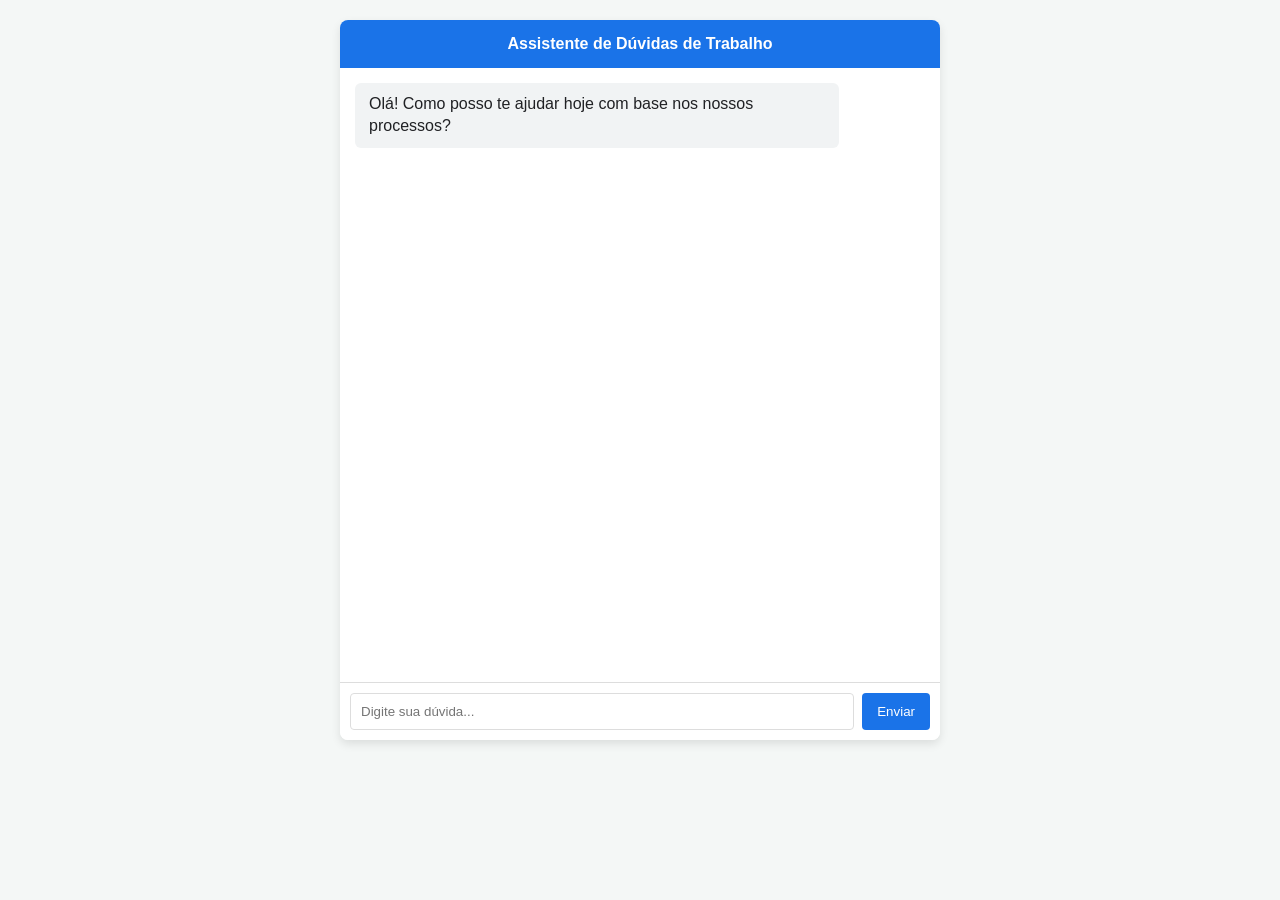
==== assistente/index.html @ 3577f5f0 "Create index.html" ====
<!DOCTYPE html>
<html lang="pt-BR">
<head>
    <meta charset="UTF-8">
    <meta name="viewport" content="width=device-width, initial-scale=1.0">
    <title>Assistente Câmara Fria</title>
    <style>
        body { font-family: Arial, sans-serif; background: #f4f7f6; margin: 0; padding: 20px; display: flex; justify-content: center; }
        .chat-container { width: 100%; max-width: 600px; background: white; border-radius: 8px; box-shadow: 0 4px 10px rgba(0,0,0,0.1); display: flex; flex-direction: column; height: 80vh; overflow: hidden; }
        .chat-header { background: #1a73e8; color: white; padding: 15px; text-align: center; font-weight: bold; }
        .chat-messages { flex: 1; padding: 15px; overflow-y: auto; display: flex; flex-direction: column; gap: 10px; }
        .message { padding: 10px 14px; border-radius: 6px; max-width: 80%; line-height: 1.4; }
        .user { background: #e3f2fd; align-self: flex-end; color: #0d47a1; }
        .bot { background: #f1f3f4; align-self: flex-start; color: #202124; }
        .chat-input { display: flex; border-top: 1px solid #ddd; padding: 10px; background: #fff; }
        .chat-input input { flex: 1; padding: 10px; border: 1px solid #ddd; border-radius: 4px; outline: none; }
        .chat-input button { background: #1a73e8; color: white; border: none; padding: 10px 15px; margin-left: 8px; border-radius: 4px; cursor: pointer; }
        .chat-input button:hover { background: #1557b0; }
    </style>
</head>
<body>

<div class="chat-container">
    <div class="chat-header">Assistente de Dúvidas de Trabalho</div>
    <div id="messages" class="chat-messages">
        <div class="message bot">Olá! Como posso te ajudar hoje com base nos nossos processos?</div>
    </div>
    <div class="chat-input">
        <input type="text" id="userInput" placeholder="Digite sua dúvida..." onkeypress="handleKeyPress(event)">
        <button onclick="sendMessage()">Enviar</button>
    </div>
</div>

<script>
    // SUA CHAVE DA API DO GOOGLE AI STUDIO (Cole entre as aspas)
    const apiKey = "SUA_CHAVE_DE_API_AQUI"; 

    // COLE AQUI O CONTEÚDO DO SEU JSON OU INSTRUÇÕES DO SISTEMA
    const systemInstruction = "Você é um assistente de suporte de trabalho. Responda às dúvidas de forma clara e direta.";

    async function sendMessage() {
        const inputField = document.getElementById("userInput");
        const messageText = inputField.value.trim();
        if (!messageText) return;

        const messagesContainer = document.getElementById("messages");
        
        // Exibe mensagem do usuário
        messagesContainer.innerHTML += `<div class="message user">${messageText}</div>`;
        inputField.value = "";
        messagesContainer.scrollTop = messagesContainer.scrollHeight;

        // Exibe mensagem temporária de "carregando"
        const loadingId = "loading-" + Date.now();
        messagesContainer.innerHTML += `<div id="${loadingId}" class="message bot">Pensando...</div>`;
        messagesContainer.scrollTop = messagesContainer.scrollHeight;

        try {
            // Chamada direta para a API do Gemini (Modelo Flash)
            const response = await fetch(`https://generativelanguage.googleapis.com/v1beta/models/gemini-2.5-flash:generateContent?key=${apiKey}`, {
                method: "POST",
                headers: { "Content-Type": "application/json" },
                body: JSON.stringify({
                    contents: [
                        { role: "user", parts: [{ text: `${systemInstruction}\n\nPergunta do usuário: ${messageText}` }] }
                    ]
                })
            });

            const data = await response.json();
            const botReply = data.candidates?.[0]?.content?.parts?.[0]?.text || "Desculpe, ocorreu um erro ao processar sua resposta.";

            // Remove o "Pensando..." e coloca a resposta real
            document.getElementById(loadingId).remove();
            messagesContainer.innerHTML += `<div class="message bot">${botReply.replace(/\n/g, '<br>')}</div>`;
        } catch (error) {
            document.getElementById(loadingId).remove();
            messagesContainer.innerHTML += `<div class="message bot">Erro de conexão com o servidor.</div>`;
        }

        messagesContainer.scrollTop = messagesContainer.scrollHeight;
    }

    function handleKeyPress(event) {
        if (event.key === "Enter") {
            sendMessage();
        }
    }
</script>

</body>
</html>
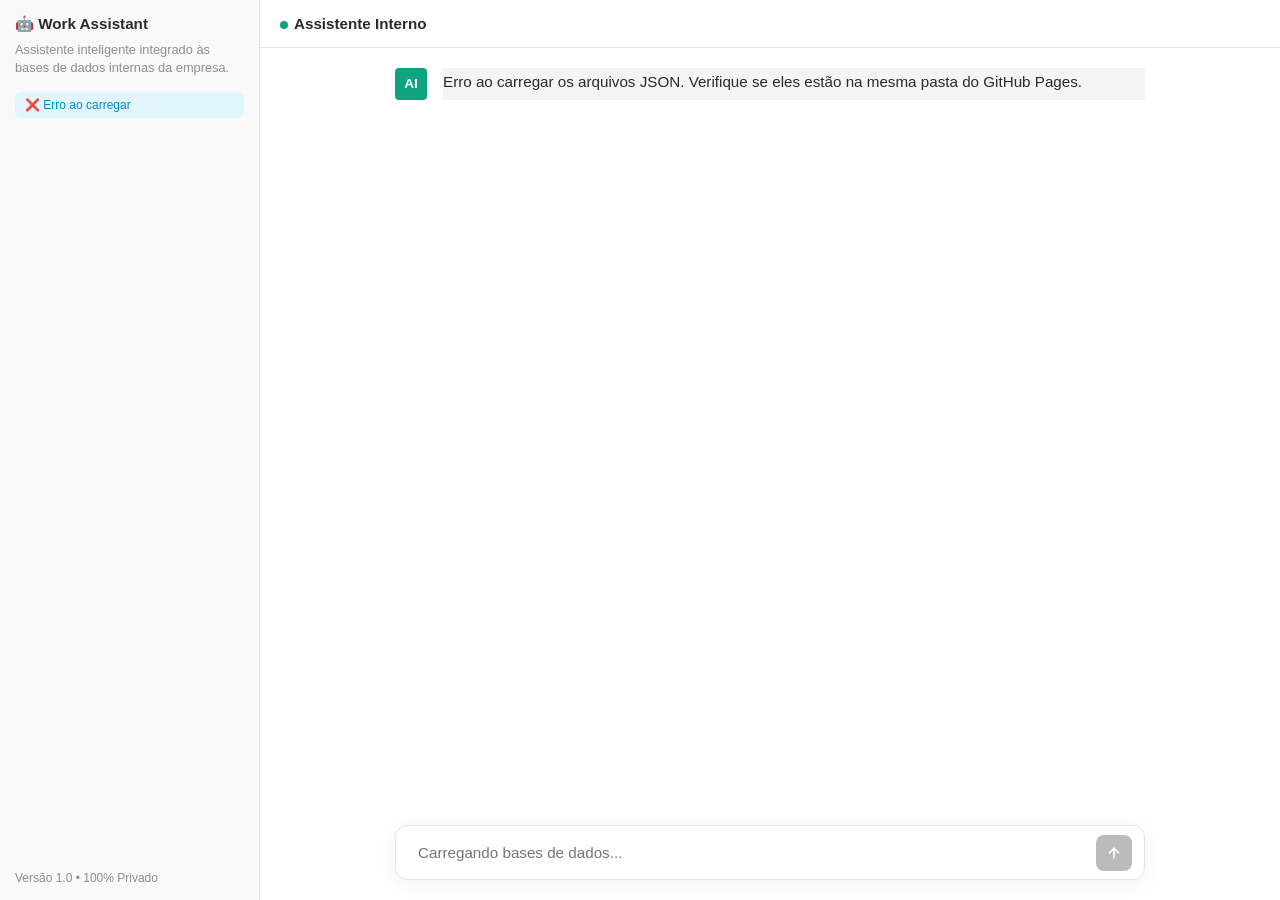
==== commit d784f7f4: "Update index.html" ====
--- a/assistente/index.html
+++ b/assistente/index.html
@@ -3,40 +3,160 @@
 <head>
     <meta charset="UTF-8">
     <meta name="viewport" content="width=device-width, initial-scale=1.0">
-    <title>Assistente Câmara Fria</title>
+    <title>Assistente IA - Trabalho</title>
     <style>
-        body { font-family: Arial, sans-serif; background: #f4f7f6; margin: 0; padding: 20px; display: flex; justify-content: center; }
-        .chat-container { width: 100%; max-width: 600px; background: white; border-radius: 8px; box-shadow: 0 4px 10px rgba(0,0,0,0.1); display: flex; flex-direction: column; height: 80vh; overflow: hidden; }
-        .chat-header { background: #1a73e8; color: white; padding: 15px; text-align: center; font-weight: bold; }
-        .chat-messages { flex: 1; padding: 15px; overflow-y: auto; display: flex; flex-direction: column; gap: 10px; }
-        .message { padding: 10px 14px; border-radius: 6px; max-width: 80%; line-height: 1.4; }
-        .user { background: #e3f2fd; align-self: flex-end; color: #0d47a1; }
-        .bot { background: #f1f3f4; align-self: flex-start; color: #202124; }
-        .chat-input { display: flex; border-top: 1px solid #ddd; padding: 10px; background: #fff; }
-        .chat-input input { flex: 1; padding: 10px; border: 1px solid #ddd; border-radius: 4px; outline: none; }
-        .chat-input button { background: #1a73e8; color: white; border: none; padding: 10px 15px; margin-left: 8px; border-radius: 4px; cursor: pointer; }
-        .chat-input button:hover { background: #1557b0; }
+        :root {
+            --bg-main: #ffffff;
+            --bg-sidebar: #f9f9f9;
+            --text-main: #2b2b2b;
+            --text-muted: #8e8e8e;
+            --border-color: #e5e5e5;
+            --bot-bubble: #f4f4f4;
+            --user-bubble: #10a37f;
+            --primary-color: #10a37f;
+        }
+
+        * { box-sizing: border-box; margin: 0; padding: 0; }
+        body { font-family: -apple-system, BlinkMacSystemFont, "Segoe UI", Roboto, Helvetica, Arial, sans-serif; background: var(--bg-main); color: var(--text-main); height: 100vh; display: flex; overflow: hidden; }
+
+        /* Sidebar estilo GPT */
+        .sidebar { width: 260px; background: var(--bg-sidebar); border-right: 1px solid var(--border-color); display: flex; flex-direction: column; padding: 15px; justify-content: space-between; }
+        .sidebar-top h2 { font-size: 0.95rem; font-weight: 600; color: var(--text-main); margin-bottom: 8px; }
+        .sidebar-top p { font-size: 0.8rem; color: var(--text-muted); line-height: 1.4; }
+        .status-badge { font-size: 0.75rem; background: #e1f5fe; color: #0288d1; padding: 6px 10px; border-radius: 6px; margin-top: 15px; font-weight: 500; }
+
+        /* Área principal do Chat */
+        .chat-area { flex: 1; display: flex; flex-direction: column; height: 100vh; background: var(--bg-main); position: relative; }
+        
+        .chat-header { padding: 15px 20px; border-bottom: 1px solid var(--border-color); font-size: 0.95rem; font-weight: 600; color: var(--text-main); display: flex; align-items: center; gap: 8px; }
+        .chat-header span::before { content: ""; display: inline-block; width: 8px; height: 8px; background: var(--primary-color); border-radius: 50%; margin-right: 6px; }
+
+        .chat-messages { flex: 1; overflow-y: auto; padding: 20px; display: flex; flex-direction: column; gap: 24px; align-items: center; }
+        
+        .message-wrapper { width: 100%; max-width: 750px; display: flex; gap: 16px; font-size: 0.95rem; line-height: 1.6; }
+        .message-wrapper.user { justify-content: flex-end; }
+        
+        .avatar { width: 32px; height: 32px; border-radius: 4px; display: flex; align-items: center; justify-content: center; font-weight: bold; font-size: 0.85rem; flex-shrink: 0; }
+        .bot .avatar { background: var(--primary-color); color: white; }
+        .user .avatar { background: #5436da; color: white; order: 2; }
+
+        .message-content { background: var(--bot-bubble); padding: 2px 0; color: var(--text-main); flex: 1; max-width: calc(100% - 48px); word-break: break-word; }
+        .user .message-content { background: transparent; text-align: right; order: 1; }
+
+        /* Caixa de input inferior */
+        .chat-input-container { padding: 20px; display: flex; justify-content: center; background: linear-gradient(180deg, rgba(255,255,255,0) 0%, rgba(255,255,255,1) 50%); }
+        .input-box { width: 100%; max-width: 750px; border: 1px solid var(--border-color); border-radius: 12px; background: #fff; box-shadow: 0 4px 20px rgba(0,0,0,0.05); display: flex; align-items: center; padding: 8px 12px; transition: border-color 0.2s; }
+        .input-box:focus-within { border-color: var(--primary-color); }
+        
+        .input-box input { flex: 1; border: none; outline: none; padding: 10px; font-size: 0.95rem; background: transparent; }
+        .input-box button { background: var(--text-muted); color: white; border: none; width: 36px; height: 36px; border-radius: 8px; cursor: pointer; display: flex; align-items: center; justify-content: center; transition: background 0.2s; }
+        .input-box button.active { background: var(--primary-color); }
+        .input-box button:disabled { cursor: not-allowed; opacity: 0.6; }
+
+        /* Responsivo para celulares */
+        @media (max-width: 768px) {
+            .sidebar { display: none; }
+        }
     </style>
 </head>
 <body>
 
-<div class="chat-container">
-    <div class="chat-header">Assistente de Dúvidas de Trabalho</div>
-    <div id="messages" class="chat-messages">
-        <div class="message bot">Olá! Como posso te ajudar hoje com base nos nossos processos?</div>
+    <!-- Sidebar Lateral -->
+    <div class="sidebar">
+        <div class="sidebar-top">
+            <h2>🤖 Work Assistant</h2>
+            <p>Assistente inteligente integrado às bases de dados internas da empresa.</p>
+            <div id="status-badge" class="status-badge">Carregando bases...</div>
+        </div>
+        <div style="font-size: 0.75rem; color: var(--text-muted);">
+            Versão 1.0 • 100% Privado
+        </div>
     </div>
-    <div class="chat-input">
-        <input type="text" id="userInput" placeholder="Digite sua dúvida..." onkeypress="handleKeyPress(event)">
-        <button onclick="sendMessage()">Enviar</button>
+
+    <!-- Área Principal -->
+    <div class="chat-area">
+        <div class="chat-header">
+            <span>Assistente Interno</span>
+        </div>
+
+        <div id="messages" class="chat-messages">
+            <div class="message-wrapper bot">
+                <div class="avatar">AI</div>
+                <div class="message-content">Carregando os arquivos de configuração... Aguarde um instante.</div>
+            </div>
+        </div>
+
+        <div class="chat-input-container">
+            <div class="input-box">
+                <input type="text" id="userInput" placeholder="Carregando bases de dados..." disabled onkeypress="handleKeyPress(event)" oninput="toggleButton()">
+                <button id="sendBtn" onclick="sendMessage()" disabled>
+                    <svg width="16" height="16" viewBox="0 0 24 24" fill="none" stroke="currentColor" stroke-width="2.5" stroke-linecap="round" stroke-linejoin="round"><line x1="12" y1="19" x2="12" y2="5"></line><polyline points="5 12 12 5 19 12"></polyline></svg>
+                </button>
+            </div>
+        </div>
     </div>
-</div>
 
 <script>
-    // SUA CHAVE DA API DO GOOGLE AI STUDIO (Cole entre as aspas)
-    const apiKey = "SUA_CHAVE_DE_API_AQUI"; 
-
-    // COLE AQUI O CONTEÚDO DO SEU JSON OU INSTRUÇÕES DO SISTEMA
-    const systemInstruction = "Você é um assistente de suporte de trabalho. Responda às dúvidas de forma clara e direta.";
+    // 1. SUA CHAVE DA API DO GOOGLE AI STUDIO
+    const apiKey = "AQ.Ab8RN6K2pIsLusWGeEcWWh2dMH5lD34TkM9mCS3ExnwoeTOqwg"; 
+
+    // 2. LISTE AQUI OS SEUS ARQUIVOS JSON
+    const arquivosJson = [
+        'armazem.json',
+        'folgas.json',
+        'teste.json'
+    ];
+
+    let baseDadosUnificada = "";
+
+    async function carregarTodasBases() {
+        try {
+            const promessas = arquivosJson.map(async (arquivo) => {
+                const resposta = await fetch(arquivo);
+                if (!resposta.ok) throw new Error(`Falha ao carregar ${arquivo}`);
+                const dados = await resposta.json();
+                return `--- FONTE: ${arquivo} ---\n` + JSON.stringify(dados, null, 2);
+            });
+
+            const resultados = await Promise.all(promessas);
+            baseDadosUnificada = resultados.join("\n\n");
+
+            document.getElementById("status-badge").innerText = `● Conectado (${arquivosJson.length} arquivos)`;
+            document.getElementById("messages").innerHTML = `
+                <div class="message-wrapper bot">
+                    <div class="avatar">AI</div>
+                    <div class="message-content">Olá! Bases de dados carregadas com sucesso. Como posso te ajudar com as diretrizes de trabalho hoje?</div>
+                </div>
+            `;
+            
+            const input = document.getElementById("userInput");
+            input.disabled = false;
+            input.placeholder = "Envie uma mensagem para o assistente...";
+        } catch (erro) {
+            console.error(erro);
+            document.getElementById("status-badge").innerText = "❌ Erro ao carregar";
+            document.getElementById("messages").innerHTML = `
+                <div class="message-wrapper bot">
+                    <div class="avatar">AI</div>
+                    <div class="message-content">Erro ao carregar os arquivos JSON. Verifique se eles estão na mesma pasta do GitHub Pages.</div>
+                </div>
+            `;
+        }
+    }
+
+    carregarTodasBases();
+
+    function toggleButton() {
+        const input = document.getElementById("userInput");
+        const btn = document.getElementById("sendBtn");
+        if (input.value.trim().length > 0) {
+            btn.classList.add("active");
+            btn.disabled = false;
+        } else {
+            btn.classList.remove("active");
+            btn.disabled = true;
+        }
+    }
 
     async function sendMessage() {
         const inputField = document.getElementById("userInput");
@@ -45,18 +165,29 @@
 
         const messagesContainer = document.getElementById("messages");
         
-        // Exibe mensagem do usuário
-        messagesContainer.innerHTML += `<div class="message user">${messageText}</div>`;
+        // Adiciona mensagem do usuário
+        messagesContainer.innerHTML += `
+            <div class="message-wrapper user">
+                <div class="avatar">Você</div>
+                <div class="message-content">${escapeHtml(messageText)}</div>
+            </div>
+        `;
         inputField.value = "";
+        toggleButton();
         messagesContainer.scrollTop = messagesContainer.scrollHeight;
 
-        // Exibe mensagem temporária de "carregando"
         const loadingId = "loading-" + Date.now();
-        messagesContainer.innerHTML += `<div id="${loadingId}" class="message bot">Pensando...</div>`;
+        messagesContainer.innerHTML += `
+            <div id="${loadingId}" class="message-wrapper bot">
+                <div class="avatar">AI</div>
+                <div class="message-content" style="color: var(--text-muted);">Pensando...</div>
+            </div>
+        `;
         messagesContainer.scrollTop = messagesContainer.scrollHeight;
 
+        const systemInstruction = `Você é um assistente de suporte interno profissional. Responda estritamente com base nos dados fornecidos nos documentos abaixo:\n\n${baseDadosUnificada}`;
+
         try {
-            // Chamada direta para a API do Gemini (Modelo Flash)
             const response = await fetch(`https://generativelanguage.googleapis.com/v1beta/models/gemini-2.5-flash:generateContent?key=${apiKey}`, {
                 method: "POST",
                 headers: { "Content-Type": "application/json" },
@@ -68,23 +199,40 @@
             });
 
             const data = await response.json();
-            const botReply = data.candidates?.[0]?.content?.parts?.[0]?.text || "Desculpe, ocorreu um erro ao processar sua resposta.";
-
-            // Remove o "Pensando..." e coloca a resposta real
+            const botReply = data.candidates?.[0]?.content?.parts?.[0]?.text || "Desculpe, ocorreu um erro.";
+
             document.getElementById(loadingId).remove();
-            messagesContainer.innerHTML += `<div class="message bot">${botReply.replace(/\n/g, '<br>')}</div>`;
+            messagesContainer.innerHTML += `
+                <div class="message-wrapper bot">
+                    <div class="avatar">AI</div>
+                    <div class="message-content">${formatarMarkdown(botReply)}</div>
+                </div>
+            `;
         } catch (error) {
             document.getElementById(loadingId).remove();
-            messagesContainer.innerHTML += `<div class="message bot">Erro de conexão com o servidor.</div>`;
+            messagesContainer.innerHTML += `
+                <div class="message-wrapper bot">
+                    <div class="avatar">AI</div>
+                    <div class="message-content">Erro de conexão com o servidor.</div>
+                </div>
+            `;
         }
 
         messagesContainer.scrollTop = messagesContainer.scrollHeight;
     }
 
     function handleKeyPress(event) {
-        if (event.key === "Enter") {
+        if (event.key === "Enter" && !document.getElementById("sendBtn").disabled) {
             sendMessage();
         }
+    }
+
+    function escapeHtml(text) {
+        return text.replace(/&/g, "&amp;").replace(/</g, "&lt;").replace(/>/g, "&gt;");
+    }
+
+    function formatarMarkdown(text) {
+        return escapeHtml(text).replace(/\n/g, '<br>');
     }
 </script>
 
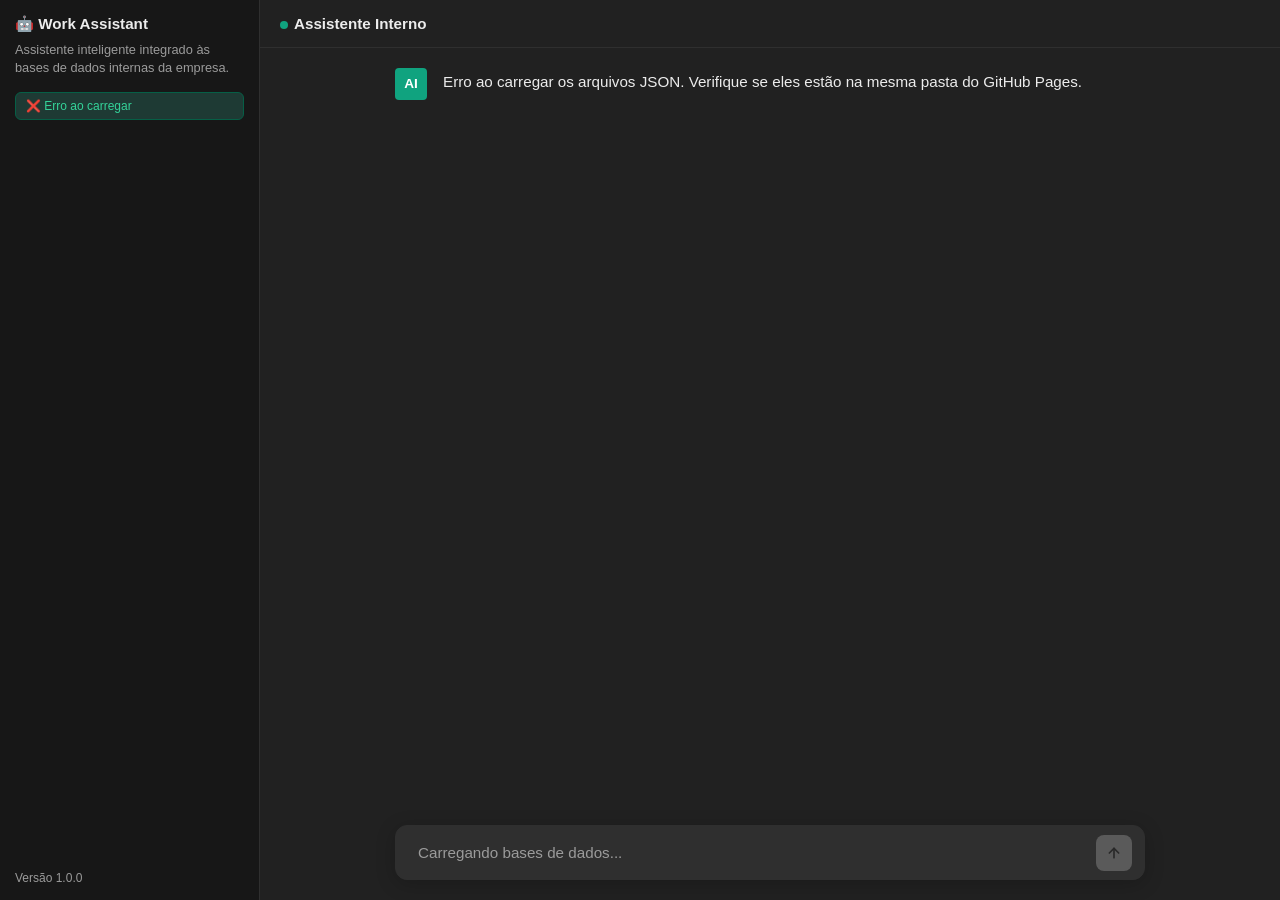
==== commit 07a8a586: "Update index.html" ====
--- a/assistente/index.html
+++ b/assistente/index.html
@@ -6,32 +6,32 @@
     <title>Assistente IA - Trabalho</title>
     <style>
         :root {
-            --bg-main: #ffffff;
-            --bg-sidebar: #f9f9f9;
-            --text-main: #2b2b2b;
-            --text-muted: #8e8e8e;
-            --border-color: #e5e5e5;
-            --bot-bubble: #f4f4f4;
-            --user-bubble: #10a37f;
+            --bg-main: #212121;
+            --bg-sidebar: #171717;
+            --text-main: #ececec;
+            --text-muted: #9b9b9b;
+            --border-color: #2f2f2f;
+            --bot-bubble: #212121;
+            --user-bubble: #2f2f2f;
             --primary-color: #10a37f;
         }
 
         * { box-sizing: border-box; margin: 0; padding: 0; }
         body { font-family: -apple-system, BlinkMacSystemFont, "Segoe UI", Roboto, Helvetica, Arial, sans-serif; background: var(--bg-main); color: var(--text-main); height: 100vh; display: flex; overflow: hidden; }
 
-        /* Sidebar estilo GPT */
+        /* Sidebar estilo GPT Dark */
         .sidebar { width: 260px; background: var(--bg-sidebar); border-right: 1px solid var(--border-color); display: flex; flex-direction: column; padding: 15px; justify-content: space-between; }
         .sidebar-top h2 { font-size: 0.95rem; font-weight: 600; color: var(--text-main); margin-bottom: 8px; }
         .sidebar-top p { font-size: 0.8rem; color: var(--text-muted); line-height: 1.4; }
-        .status-badge { font-size: 0.75rem; background: #e1f5fe; color: #0288d1; padding: 6px 10px; border-radius: 6px; margin-top: 15px; font-weight: 500; }
+        .status-badge { font-size: 0.75rem; background: #1e3a34; color: #34d399; padding: 6px 10px; border-radius: 6px; margin-top: 15px; font-weight: 500; border: 1px solid #065f46; }
 
         /* Área principal do Chat */
         .chat-area { flex: 1; display: flex; flex-direction: column; height: 100vh; background: var(--bg-main); position: relative; }
         
-        .chat-header { padding: 15px 20px; border-bottom: 1px solid var(--border-color); font-size: 0.95rem; font-weight: 600; color: var(--text-main); display: flex; align-items: center; gap: 8px; }
+        .chat-header { padding: 15px 20px; border-bottom: 1px solid var(--border-color); font-size: 0.95rem; font-weight: 600; color: var(--text-main); display: flex; align-items: center; gap: 8px; background: var(--bg-main); }
         .chat-header span::before { content: ""; display: inline-block; width: 8px; height: 8px; background: var(--primary-color); border-radius: 50%; margin-right: 6px; }
 
-        .chat-messages { flex: 1; overflow-y: auto; padding: 20px; display: flex; flex-direction: column; gap: 24px; align-items: center; }
+        .chat-messages { flex: 1; overflow-y: auto; padding: 20px; display: flex; flex-direction: column; gap: 24px; align-items: center; background: var(--bg-main); }
         
         .message-wrapper { width: 100%; max-width: 750px; display: flex; gap: 16px; font-size: 0.95rem; line-height: 1.6; }
         .message-wrapper.user { justify-content: flex-end; }
@@ -44,14 +44,15 @@
         .user .message-content { background: transparent; text-align: right; order: 1; }
 
         /* Caixa de input inferior */
-        .chat-input-container { padding: 20px; display: flex; justify-content: center; background: linear-gradient(180deg, rgba(255,255,255,0) 0%, rgba(255,255,255,1) 50%); }
-        .input-box { width: 100%; max-width: 750px; border: 1px solid var(--border-color); border-radius: 12px; background: #fff; box-shadow: 0 4px 20px rgba(0,0,0,0.05); display: flex; align-items: center; padding: 8px 12px; transition: border-color 0.2s; }
+        .chat-input-container { padding: 20px; display: flex; justify-content: center; background: linear-gradient(180deg, rgba(33,33,33,0) 0%, rgba(33,33,33,1) 50%); }
+        .input-box { width: 100%; max-width: 750px; border: 1px solid var(--border-color); border-radius: 12px; background: #2f2f2f; box-shadow: 0 4px 20px rgba(0,0,0,0.2); display: flex; align-items: center; padding: 8px 12px; transition: border-color 0.2s; }
         .input-box:focus-within { border-color: var(--primary-color); }
         
-        .input-box input { flex: 1; border: none; outline: none; padding: 10px; font-size: 0.95rem; background: transparent; }
-        .input-box button { background: var(--text-muted); color: white; border: none; width: 36px; height: 36px; border-radius: 8px; cursor: pointer; display: flex; align-items: center; justify-content: center; transition: background 0.2s; }
-        .input-box button.active { background: var(--primary-color); }
-        .input-box button:disabled { cursor: not-allowed; opacity: 0.6; }
+        .input-box input { flex: 1; border: none; outline: none; padding: 10px; font-size: 0.95rem; background: transparent; color: var(--text-main); }
+        .input-box input::placeholder { color: var(--text-muted); }
+        .input-box button { background: var(--text-muted); color: #212121; border: none; width: 36px; height: 36px; border-radius: 8px; cursor: pointer; display: flex; align-items: center; justify-content: center; transition: background 0.2s; }
+        .input-box button.active { background: var(--primary-color); color: white; }
+        .input-box button:disabled { cursor: not-allowed; opacity: 0.4; }
 
         /* Responsivo para celulares */
         @media (max-width: 768px) {
@@ -69,7 +70,7 @@
             <div id="status-badge" class="status-badge">Carregando bases...</div>
         </div>
         <div style="font-size: 0.75rem; color: var(--text-muted);">
-            Versão 1.0 • 100% Privado
+            Versão 1.0.0
         </div>
     </div>
 
@@ -102,9 +103,9 @@
 
     // 2. LISTE AQUI OS SEUS ARQUIVOS JSON
     const arquivosJson = [
-        'armazem.json',
-        'folgas.json',
-        'teste.json'
+        'json/armazem.json',
+        'json/folgas.json',
+        'json/teste.json'
     ];
 
     let baseDadosUnificada = "";
@@ -165,7 +166,6 @@
 
         const messagesContainer = document.getElementById("messages");
         
-        // Adiciona mensagem do usuário
         messagesContainer.innerHTML += `
             <div class="message-wrapper user">
                 <div class="avatar">Você</div>
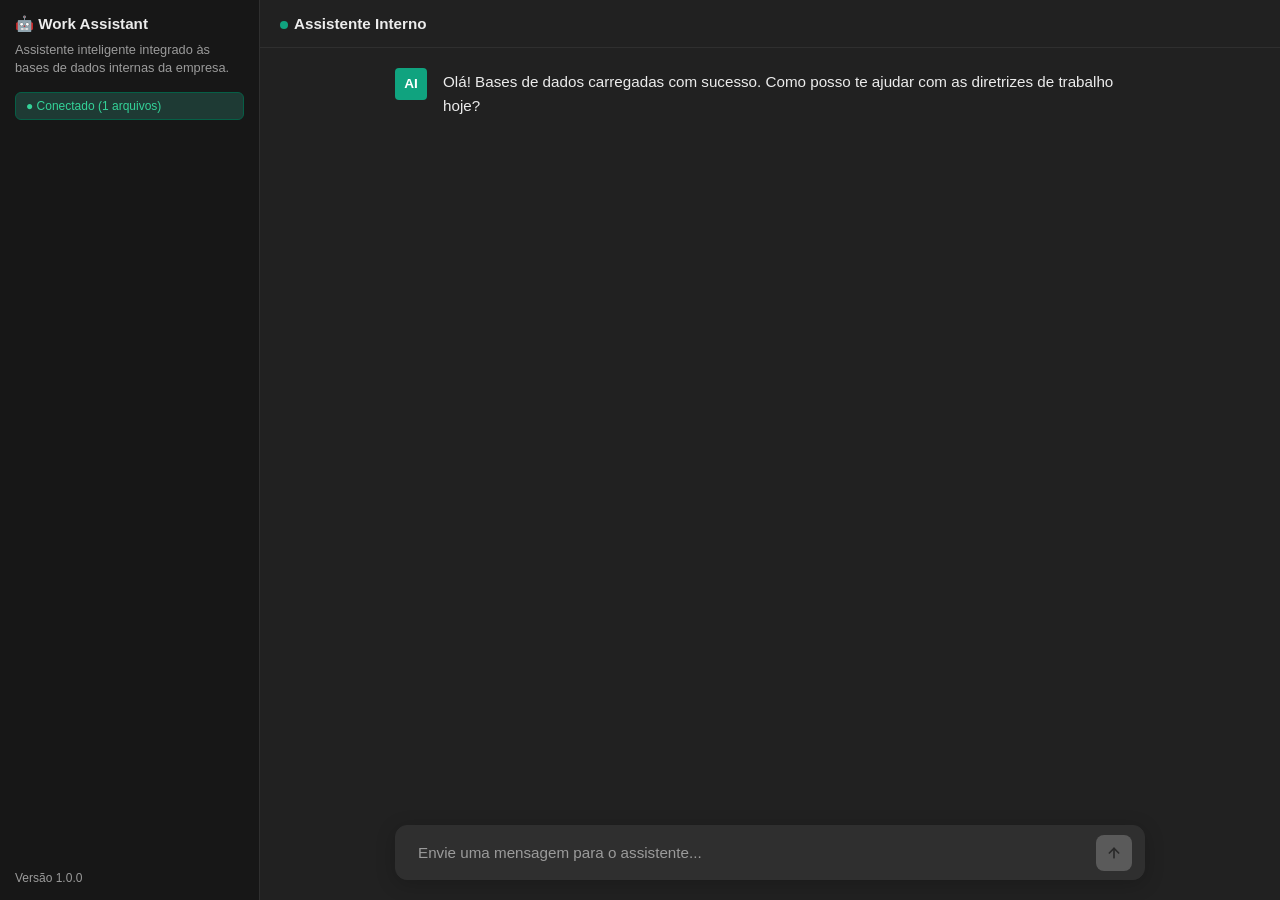
==== commit c430791d: "Update index.html" ====
--- a/assistente/index.html
+++ b/assistente/index.html
@@ -103,9 +103,7 @@
 
     // 2. LISTE AQUI OS SEUS ARQUIVOS JSON
     const arquivosJson = [
-        'json/armazem.json',
-        'json/folgas.json',
-        'json/teste.json'
+        'json/armazem.json'
     ];
 
     let baseDadosUnificada = "";
